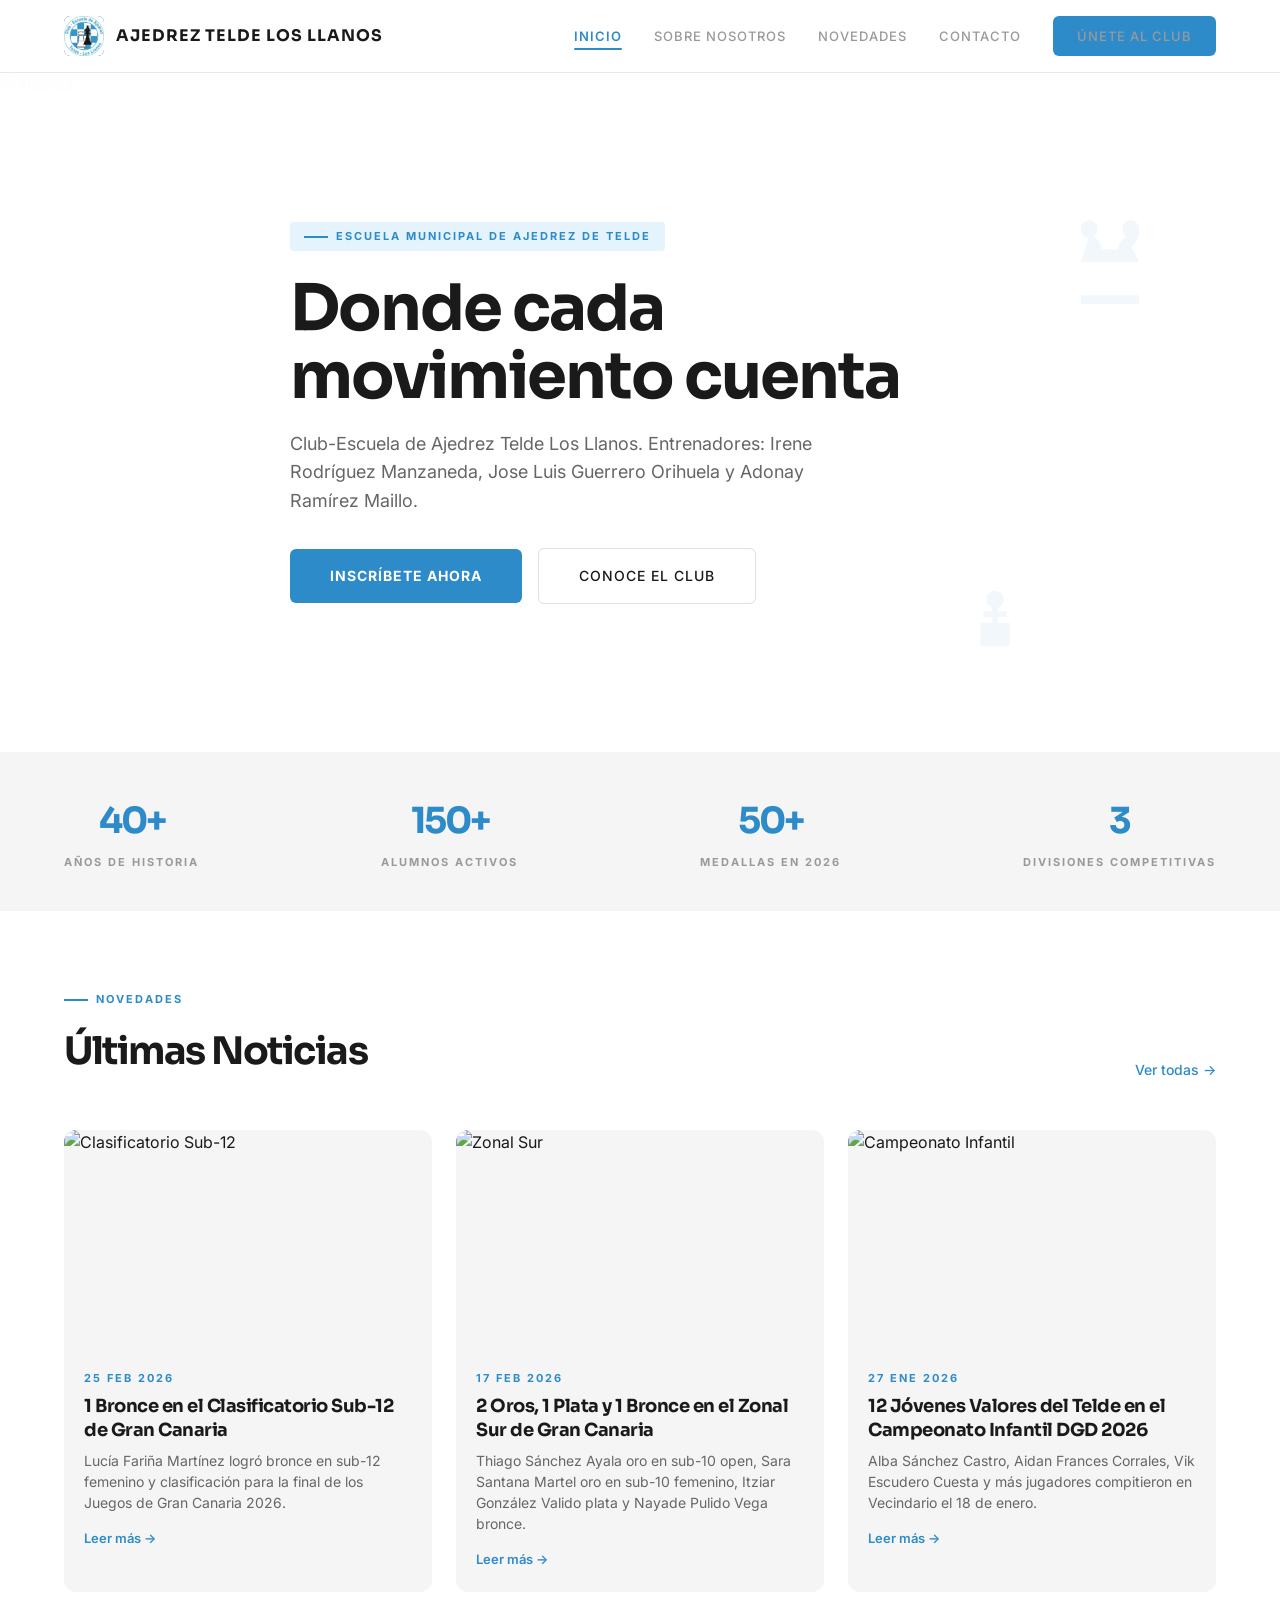
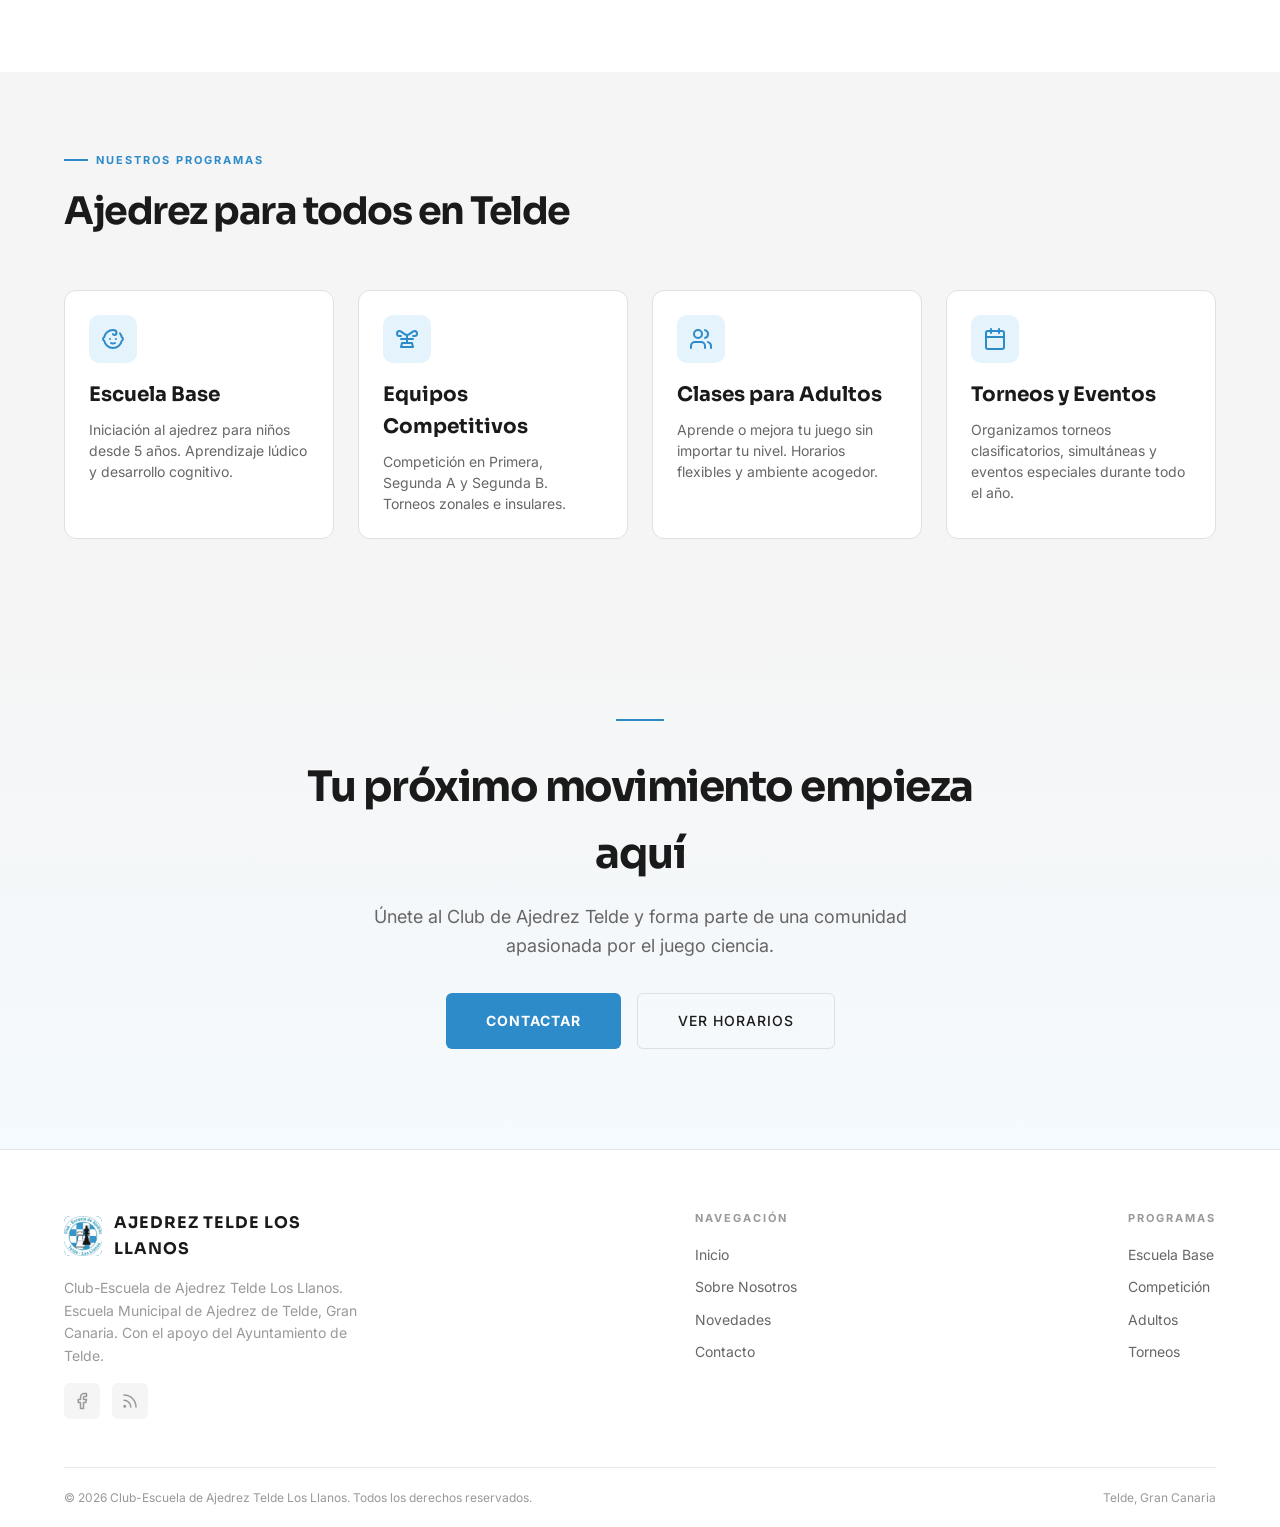
==== index.html @ 22b702d0 "Sitio web Club-Escuela de Ajedrez Telde Los Llanos Web completa con 4 páginas (Inicio, Sobre Nosotro" ====
<!DOCTYPE html>
<html lang="es">
<head>
  <meta charset="UTF-8">
  <meta name="viewport" content="width=device-width, initial-scale=1.0">
  <title>Club-Escuela de Ajedrez Telde Los Llanos</title>
  <link rel="preconnect" href="https://fonts.googleapis.com">
  <link href="https://fonts.googleapis.com/css2?family=Inter:wght@400;500;600;700&family=Sora:wght@700&display=swap" rel="stylesheet">
  <link rel="stylesheet" href="css/style.css">
</head>
<body>

  <!-- HEADER -->
  <header class="header" id="header">
    <div class="container">
      <a href="index.html" class="logo">
        <div class="logo-icon"><img src="img/logo.jpg" alt="Logo Club Ajedrez Telde"></div>
        <span class="logo-text">AJEDREZ TELDE LOS LLANOS</span>
      </a>
      <nav class="nav" id="nav">
        <a href="index.html" class="active">Inicio</a>
        <a href="sobre-nosotros.html">Sobre Nosotros</a>
        <a href="novedades.html">Novedades</a>
        <a href="contacto.html">Contacto</a>
        <a href="contacto.html" class="btn-primary">Únete al Club</a>
      </nav>
      <button class="menu-toggle" id="menuToggle" aria-label="Abrir menú">
        <svg xmlns="http://www.w3.org/2000/svg" width="24" height="24" viewBox="0 0 24 24" fill="none" stroke="currentColor" stroke-width="2" stroke-linecap="round" stroke-linejoin="round"><line x1="3" y1="12" x2="21" y2="12"/><line x1="3" y1="6" x2="21" y2="6"/><line x1="3" y1="18" x2="21" y2="18"/></svg>
      </button>
    </div>
  </header>

  <!-- HERO -->
  <section class="hero">
    <div class="hero-bg">
      <img src="https://images.unsplash.com/photo-1529699211952-734e80c4d42b?w=1440&q=80" alt="Ajedrez">
    </div>
    <!-- Floating chess pieces -->
    <svg class="floating-piece" style="right:120px;top:140px;width:100px;height:100px" viewBox="0 0 24 24" fill="currentColor"><path d="M19 22H5v-2h14v2M17.16 8.26A4.96 4.96 0 0 0 19 4c0-1.1-.9-2-2-2s-2 .9-2 2c0 .83.4 1.56 1.02 2.02C14.8 6.42 14 7.64 14 9h-4c0-1.36-.8-2.58-2.02-2.98C8.6 5.56 9 4.83 9 4c0-1.1-.9-2-2-2s-2 .9-2 2c0 1.1.58 2.07 1.84 2.26L5 12h14l-1.84-3.74z"/></svg>
    <svg class="floating-piece" style="right:250px;bottom:100px;width:70px;height:70px" viewBox="0 0 24 24" fill="currentColor"><path d="M12 3c-1.66 0-3 1.34-3 3 0 1.31.84 2.42 2 2.83V10H8v2h3v2H7v8h10v-8h-4v-2h3v-2h-3V8.83c1.16-.41 2-1.52 2-2.83 0-1.66-1.34-3-3-3z"/></svg>
    <div class="container">
      <div class="hero-content">
        <div class="badge">
          <span class="badge-line"></span>
          <span class="badge-text">Escuela Municipal de Ajedrez de Telde</span>
        </div>
        <h1>Donde cada movimiento cuenta</h1>
        <p>Club-Escuela de Ajedrez Telde Los Llanos. Entrenadores: Irene Rodríguez Manzaneda, Jose Luis Guerrero Orihuela y Adonay Ramírez Maillo.</p>
        <div class="hero-ctas">
          <a href="contacto.html" class="btn-primary btn-large">Inscríbete Ahora</a>
          <a href="sobre-nosotros.html" class="btn-outline btn-large">Conoce el Club</a>
        </div>
      </div>
    </div>
  </section>

  <!-- STATS -->
  <section class="stats">
    <div class="container">
      <div class="stat">
        <div class="stat-number">40+</div>
        <div class="stat-label">Años de Historia</div>
      </div>
      <div class="stat">
        <div class="stat-number">150+</div>
        <div class="stat-label">Alumnos Activos</div>
      </div>
      <div class="stat">
        <div class="stat-number">50+</div>
        <div class="stat-label">Medallas en 2026</div>
      </div>
      <div class="stat">
        <div class="stat-number">3</div>
        <div class="stat-label">Divisiones Competitivas</div>
      </div>
    </div>
  </section>

  <!-- NOTICIAS -->
  <section class="section">
    <div class="container">
      <div class="section-header">
        <div>
          <div class="section-label"><span class="line"></span><span>Novedades</span></div>
          <h2 class="section-title">Últimas Noticias</h2>
        </div>
        <a href="novedades.html" class="section-link">Ver todas &rarr;</a>
      </div>
      <div class="news-grid">
        <article class="news-card">
          <div class="news-card-img"><img src="https://images.unsplash.com/photo-1586165368502-1bad197a6461?w=600&q=80" alt="Clasificatorio Sub-12"></div>
          <div class="news-card-body">
            <div class="news-card-date">25 Feb 2026</div>
            <h3 class="news-card-title">1 Bronce en el Clasificatorio Sub-12 de Gran Canaria</h3>
            <p class="news-card-desc">Lucía Fariña Martínez logró bronce en sub-12 femenino y clasificación para la final de los Juegos de Gran Canaria 2026.</p>
            <a href="novedades.html" class="news-card-link">Leer más &rarr;</a>
          </div>
        </article>
        <article class="news-card">
          <div class="news-card-img"><img src="https://images.unsplash.com/photo-1560174038-da43ac74f01b?w=600&q=80" alt="Zonal Sur"></div>
          <div class="news-card-body">
            <div class="news-card-date">17 Feb 2026</div>
            <h3 class="news-card-title">2 Oros, 1 Plata y 1 Bronce en el Zonal Sur de Gran Canaria</h3>
            <p class="news-card-desc">Thiago Sánchez Ayala oro en sub-10 open, Sara Santana Martel oro en sub-10 femenino, Itziar González Valido plata y Nayade Pulido Vega bronce.</p>
            <a href="novedades.html" class="news-card-link">Leer más &rarr;</a>
          </div>
        </article>
        <article class="news-card">
          <div class="news-card-img"><img src="https://images.unsplash.com/photo-1529699211952-734e80c4d42b?w=600&q=80" alt="Campeonato Infantil"></div>
          <div class="news-card-body">
            <div class="news-card-date">27 Ene 2026</div>
            <h3 class="news-card-title">12 Jóvenes Valores del Telde en el Campeonato Infantil DGD 2026</h3>
            <p class="news-card-desc">Alba Sánchez Castro, Aidan Frances Corrales, Vik Escudero Cuesta y más jugadores compitieron en Vecindario el 18 de enero.</p>
            <a href="novedades.html" class="news-card-link">Leer más &rarr;</a>
          </div>
        </article>
      </div>
    </div>
  </section>

  <!-- PROGRAMAS -->
  <section class="section programs">
    <div class="container">
      <div class="section-header">
        <div>
          <div class="section-label"><span class="line"></span><span>Nuestros Programas</span></div>
          <h2 class="section-title">Ajedrez para todos en Telde</h2>
        </div>
      </div>
      <div class="programs-grid">
        <div class="program-card">
          <div class="program-icon">
            <svg xmlns="http://www.w3.org/2000/svg" viewBox="0 0 24 24" stroke-width="2" stroke-linecap="round" stroke-linejoin="round"><path d="M9 12h.01M15 12h.01M10 16c.5.3 1.2.5 2 .5s1.5-.2 2-.5"/><path d="M19 6.3a9 9 0 0 1 1.8 3.9 2 2 0 0 1 0 3.6 9 9 0 0 1-17.6 0 2 2 0 0 1 0-3.6A9 9 0 0 1 12 3c2 0 3.5 1.1 3.5 2.5s-.9 2.5-2 2.5c-.8 0-1.5-.4-1.5-1"/></svg>
          </div>
          <div>
            <h3>Escuela Base</h3>
            <p>Iniciación al ajedrez para niños desde 5 años. Aprendizaje lúdico y desarrollo cognitivo.</p>
          </div>
        </div>
        <div class="program-card">
          <div class="program-icon">
            <svg xmlns="http://www.w3.org/2000/svg" viewBox="0 0 24 24" stroke-width="2" stroke-linecap="round" stroke-linejoin="round"><path d="M6 9H4.5a2.5 2.5 0 0 1 0-5C7 4 9 8 12 8s5-4 7.5-4a2.5 2.5 0 0 1 0 5H18"/><path d="M12 8v8"/><path d="M6 12h12"/><path d="M7 16h10l1 4H6l1-4z"/></svg>
          </div>
          <div>
            <h3>Equipos Competitivos</h3>
            <p>Competición en Primera, Segunda A y Segunda B. Torneos zonales e insulares.</p>
          </div>
        </div>
        <div class="program-card">
          <div class="program-icon">
            <svg xmlns="http://www.w3.org/2000/svg" viewBox="0 0 24 24" stroke-width="2" stroke-linecap="round" stroke-linejoin="round"><path d="M16 21v-2a4 4 0 0 0-4-4H6a4 4 0 0 0-4 4v2"/><circle cx="9" cy="7" r="4"/><path d="M22 21v-2a4 4 0 0 0-3-3.87"/><path d="M16 3.13a4 4 0 0 1 0 7.75"/></svg>
          </div>
          <div>
            <h3>Clases para Adultos</h3>
            <p>Aprende o mejora tu juego sin importar tu nivel. Horarios flexibles y ambiente acogedor.</p>
          </div>
        </div>
        <div class="program-card">
          <div class="program-icon">
            <svg xmlns="http://www.w3.org/2000/svg" viewBox="0 0 24 24" stroke-width="2" stroke-linecap="round" stroke-linejoin="round"><rect x="3" y="4" width="18" height="18" rx="2" ry="2"/><line x1="16" y1="2" x2="16" y2="6"/><line x1="8" y1="2" x2="8" y2="6"/><line x1="3" y1="10" x2="21" y2="10"/></svg>
          </div>
          <div>
            <h3>Torneos y Eventos</h3>
            <p>Organizamos torneos clasificatorios, simultáneas y eventos especiales durante todo el año.</p>
          </div>
        </div>
      </div>
    </div>
  </section>

  <!-- CTA -->
  <section class="cta-section">
    <div class="container">
      <div class="cta-line"></div>
      <h2>Tu próximo movimiento empieza aquí</h2>
      <p>Únete al Club de Ajedrez Telde y forma parte de una comunidad apasionada por el juego ciencia.</p>
      <div class="cta-buttons">
        <a href="contacto.html" class="btn-primary btn-large">Contactar</a>
        <a href="contacto.html" class="btn-outline btn-large">Ver Horarios</a>
      </div>
    </div>
  </section>

  <!-- FOOTER -->
  <footer class="footer">
    <div class="container">
      <div class="footer-top">
        <div class="footer-brand">
          <div class="logo">
            <div class="logo-icon"><img src="img/logo.jpg" alt="Logo"></div>
            <span class="logo-text">AJEDREZ TELDE LOS LLANOS</span>
          </div>
          <p>Club-Escuela de Ajedrez Telde Los Llanos. Escuela Municipal de Ajedrez de Telde, Gran Canaria. Con el apoyo del Ayuntamiento de Telde.</p>
          <div class="footer-social">
            <a href="https://www.facebook.com/clubescueladeajedrezteldelosllanos/" target="_blank" aria-label="Facebook">
              <svg xmlns="http://www.w3.org/2000/svg" viewBox="0 0 24 24" stroke-width="2" stroke-linecap="round" stroke-linejoin="round"><path d="M18 2h-3a5 5 0 0 0-5 5v3H7v4h3v8h4v-8h3l1-4h-4V7a1 1 0 0 1 1-1h3z"/></svg>
            </a>
            <a href="https://clubescueladeajedreztelde.blogspot.com/" target="_blank" aria-label="Blog">
              <svg xmlns="http://www.w3.org/2000/svg" viewBox="0 0 24 24" stroke-width="2" stroke-linecap="round" stroke-linejoin="round"><path d="M4 11a9 9 0 0 1 9 9"/><path d="M4 4a16 16 0 0 1 16 16"/><circle cx="5" cy="19" r="1"/></svg>
            </a>
          </div>
        </div>
        <div class="footer-nav">
          <h4>Navegación</h4>
          <a href="index.html">Inicio</a>
          <a href="sobre-nosotros.html">Sobre Nosotros</a>
          <a href="novedades.html">Novedades</a>
          <a href="contacto.html">Contacto</a>
        </div>
        <div class="footer-nav">
          <h4>Programas</h4>
          <a href="#">Escuela Base</a>
          <a href="#">Competición</a>
          <a href="#">Adultos</a>
          <a href="#">Torneos</a>
        </div>
      </div>
      <div class="footer-bottom">
        <span>&copy; 2026 Club-Escuela de Ajedrez Telde Los Llanos. Todos los derechos reservados.</span>
        <span>Telde, Gran Canaria</span>
      </div>
    </div>
  </footer>

  <script src="js/main.js"></script>
</body>
</html>
---- css/style.css ----
/* ===== RESET & BASE ===== */
*, *::before, *::after { margin: 0; padding: 0; box-sizing: border-box; }

:root {
  --blue: #2D8BC9;
  --blue-light: rgba(74, 173, 232, 0.08);
  --blue-tint: rgba(74, 173, 232, 0.15);
  --white: #FFFFFF;
  --bg: #FFFFFF;
  --card: #F5F5F5;
  --text-primary: #1A1A1A;
  --text-secondary: #666666;
  --text-muted: #999999;
  --border: #E0E0E0;
  --border-light: #E8E8E8;
}

html { scroll-behavior: smooth; }

body {
  font-family: 'Inter', sans-serif;
  color: var(--text-primary);
  background: var(--bg);
  line-height: 1.6;
  -webkit-font-smoothing: antialiased;
}

a { text-decoration: none; color: inherit; }
ul { list-style: none; }
img { max-width: 100%; display: block; }

.container {
  max-width: 1200px;
  margin: 0 auto;
  padding: 0 24px;
}

/* ===== HEADER ===== */
.header {
  position: fixed;
  top: 0; left: 0; right: 0;
  z-index: 100;
  background: rgba(255,255,255,0.95);
  backdrop-filter: blur(12px);
  border-bottom: 1px solid var(--border-light);
  transition: box-shadow 0.3s;
}

.header.scrolled {
  box-shadow: 0 2px 20px rgba(0,0,0,0.06);
}

.header .container {
  display: flex;
  justify-content: space-between;
  align-items: center;
  height: 72px;
}

.logo {
  display: flex;
  align-items: center;
  gap: 12px;
}

.logo-icon {
  width: 40px; height: 40px;
  background: var(--blue);
  border-radius: 6px;
  display: flex;
  align-items: center;
  justify-content: center;
  overflow: hidden;
}

.logo-icon img {
  width: 100%;
  height: 100%;
  object-fit: cover;
  border-radius: 6px;
}

.logo-text {
  font-family: 'Sora', sans-serif;
  font-weight: 700;
  font-size: 16px;
  letter-spacing: 1px;
  color: var(--text-primary);
}

.nav { display: flex; align-items: center; gap: 32px; }

.nav a {
  font-size: 13px;
  font-weight: 500;
  letter-spacing: 1px;
  text-transform: uppercase;
  color: var(--text-muted);
  transition: color 0.3s;
  position: relative;
}

.nav a:hover, .nav a.active {
  color: var(--blue);
  font-weight: 600;
}

.nav a.active::after {
  content: '';
  position: absolute;
  bottom: -4px; left: 0; right: 0;
  height: 2px;
  background: var(--blue);
  border-radius: 1px;
}

.btn-primary {
  display: inline-flex;
  align-items: center;
  gap: 8px;
  padding: 10px 24px;
  background: var(--blue);
  color: white;
  border: none;
  border-radius: 6px;
  font-family: 'Inter', sans-serif;
  font-size: 12px;
  font-weight: 700;
  letter-spacing: 1px;
  text-transform: uppercase;
  cursor: pointer;
  transition: all 0.3s;
}

.btn-primary:hover {
  background: #1F7AB5;
  transform: translateY(-1px);
  box-shadow: 0 4px 12px rgba(74,173,232,0.3);
}

.btn-outline {
  display: inline-flex;
  align-items: center;
  padding: 10px 24px;
  background: transparent;
  color: var(--text-primary);
  border: 1px solid var(--border);
  border-radius: 6px;
  font-family: 'Inter', sans-serif;
  font-size: 12px;
  font-weight: 500;
  letter-spacing: 1px;
  text-transform: uppercase;
  cursor: pointer;
  transition: all 0.3s;
}

.btn-outline:hover {
  border-color: var(--blue);
  color: var(--blue);
}

.btn-large { padding: 16px 40px; font-size: 14px; }

/* Mobile menu */
.menu-toggle {
  display: none;
  background: none;
  border: none;
  cursor: pointer;
  padding: 8px;
}

.menu-toggle svg { width: 24px; height: 24px; stroke: var(--text-primary); }

/* ===== HERO ===== */
.hero {
  position: relative;
  min-height: 680px;
  display: flex;
  align-items: center;
  overflow: hidden;
  margin-top: 72px;
}

.hero-bg {
  position: absolute;
  inset: 0;
  z-index: 0;
}

.hero-bg img {
  width: 100%; height: 100%;
  object-fit: cover;
  opacity: 0.2;
}

.hero-bg::after {
  content: '';
  position: absolute;
  inset: 0;
  background: linear-gradient(to bottom, rgba(255,255,255,0.95) 20%, rgba(255,255,255,0) 100%);
}

.hero-content {
  position: relative;
  z-index: 1;
  max-width: 700px;
  padding: 80px 0;
}

.badge {
  display: inline-flex;
  align-items: center;
  gap: 8px;
  padding: 6px 14px;
  background: var(--blue-tint);
  border-radius: 4px;
  margin-bottom: 24px;
}

.badge-line {
  width: 24px; height: 2px;
  background: var(--blue);
}

.badge-text {
  font-size: 11px;
  font-weight: 700;
  letter-spacing: 2px;
  color: var(--blue);
  text-transform: uppercase;
}

.hero h1 {
  font-family: 'Sora', sans-serif;
  font-size: 64px;
  font-weight: 700;
  line-height: 1.05;
  letter-spacing: -2px;
  color: var(--text-primary);
  margin-bottom: 20px;
}

.hero p {
  font-size: 18px;
  color: var(--text-secondary);
  line-height: 1.6;
  max-width: 550px;
  margin-bottom: 32px;
}

.hero-ctas {
  display: flex;
  gap: 16px;
  align-items: center;
}

/* Chess pieces floating */
.floating-piece {
  position: absolute;
  opacity: 0.06;
  color: var(--blue);
  z-index: 0;
  animation: float 6s ease-in-out infinite;
}

.floating-piece:nth-child(2) { animation-delay: -2s; }
.floating-piece:nth-child(3) { animation-delay: -4s; }

@keyframes float {
  0%, 100% { transform: translateY(0) rotate(0deg); }
  50% { transform: translateY(-20px) rotate(5deg); }
}

/* ===== STATS ===== */
.stats {
  background: var(--card);
  padding: 40px 0;
}

.stats .container {
  display: flex;
  justify-content: space-between;
  align-items: center;
}

.stat { text-align: center; }

.stat-number {
  font-family: 'Sora', sans-serif;
  font-size: 36px;
  font-weight: 700;
  color: var(--blue);
  letter-spacing: -2px;
}

.stat-label {
  font-size: 11px;
  font-weight: 700;
  letter-spacing: 2px;
  color: var(--text-muted);
  text-transform: uppercase;
  margin-top: 4px;
}

/* ===== SECTIONS ===== */
.section {
  padding: 80px 0;
}

.section-header {
  display: flex;
  justify-content: space-between;
  align-items: flex-end;
  margin-bottom: 48px;
}

.section-label {
  display: flex;
  align-items: center;
  gap: 8px;
  margin-bottom: 12px;
}

.section-label .line {
  width: 24px; height: 2px;
  background: var(--blue);
}

.section-label span {
  font-size: 11px;
  font-weight: 700;
  letter-spacing: 2px;
  color: var(--blue);
  text-transform: uppercase;
}

.section-title {
  font-family: 'Sora', sans-serif;
  font-size: 38px;
  font-weight: 700;
  letter-spacing: -1.5px;
  color: var(--text-primary);
}

.section-link {
  font-size: 14px;
  font-weight: 500;
  color: var(--blue);
  transition: opacity 0.3s;
}

.section-link:hover { opacity: 0.7; }

/* ===== NEWS CARDS ===== */
.news-grid {
  display: grid;
  grid-template-columns: repeat(3, 1fr);
  gap: 24px;
}

.news-card {
  background: var(--card);
  border-radius: 12px;
  overflow: hidden;
  transition: transform 0.3s, box-shadow 0.3s;
}

.news-card:hover {
  transform: translateY(-4px);
  box-shadow: 0 12px 32px rgba(0,0,0,0.08);
}

.news-card-img {
  width: 100%; height: 220px;
  overflow: hidden;
}

.news-card-img img {
  width: 100%; height: 100%;
  object-fit: cover;
  transition: transform 0.5s;
}

.news-card:hover .news-card-img img {
  transform: scale(1.05);
}

.news-card-body { padding: 20px; }

.news-card-date {
  font-size: 11px;
  font-weight: 700;
  letter-spacing: 2px;
  color: var(--blue);
  text-transform: uppercase;
  margin-bottom: 8px;
}

.news-card-title {
  font-family: 'Sora', sans-serif;
  font-size: 18px;
  font-weight: 700;
  color: var(--text-primary);
  letter-spacing: -0.5px;
  line-height: 1.3;
  margin-bottom: 8px;
}

.news-card-desc {
  font-size: 14px;
  color: var(--text-secondary);
  line-height: 1.5;
  margin-bottom: 12px;
}

.news-card-link {
  font-size: 13px;
  font-weight: 600;
  color: var(--blue);
}

/* ===== PROGRAMS ===== */
.programs { background: var(--card); }

.programs-grid {
  display: grid;
  grid-template-columns: repeat(4, 1fr);
  gap: 24px;
}

.program-card {
  background: var(--white);
  border: 1px solid var(--border);
  border-radius: 12px;
  padding: 24px;
  transition: transform 0.3s, box-shadow 0.3s;
}

.program-card:hover {
  transform: translateY(-4px);
  box-shadow: 0 8px 24px rgba(0,0,0,0.06);
}

.program-icon {
  width: 48px; height: 48px;
  background: var(--blue-tint);
  border-radius: 10px;
  display: flex;
  align-items: center;
  justify-content: center;
  margin-bottom: 16px;
}

.program-icon svg { width: 24px; height: 24px; stroke: var(--blue); fill: none; }

.program-card h3 {
  font-family: 'Sora', sans-serif;
  font-size: 20px;
  font-weight: 700;
  margin-bottom: 8px;
}

.program-card p {
  font-size: 14px;
  color: var(--text-secondary);
  line-height: 1.5;
}

/* ===== CTA SECTION ===== */
.cta-section {
  padding: 100px 0;
  text-align: center;
  background: linear-gradient(180deg, var(--card) 0%, rgba(74,173,232,0.06) 100%);
  position: relative;
  overflow: hidden;
}

.cta-section .cta-line {
  width: 48px; height: 2px;
  background: var(--blue);
  margin: 0 auto 32px;
}

.cta-section h2 {
  font-family: 'Sora', sans-serif;
  font-size: 42px;
  font-weight: 700;
  letter-spacing: -1.5px;
  max-width: 700px;
  margin: 0 auto 16px;
}

.cta-section p {
  font-size: 18px;
  color: var(--text-secondary);
  max-width: 600px;
  margin: 0 auto 32px;
  line-height: 1.6;
}

.cta-buttons {
  display: flex;
  gap: 16px;
  justify-content: center;
}

/* ===== FOOTER ===== */
.footer {
  border-top: 1px solid var(--border-light);
  padding: 60px 0 0;
}

.footer-top {
  display: flex;
  justify-content: space-between;
  padding-bottom: 48px;
}

.footer-brand { max-width: 300px; }

.footer-brand .logo { margin-bottom: 16px; }

.footer-brand p {
  font-size: 14px;
  color: var(--text-muted);
  line-height: 1.6;
}

.footer-social {
  display: flex;
  gap: 12px;
  margin-top: 16px;
}

.footer-social a {
  width: 36px; height: 36px;
  background: var(--card);
  border-radius: 6px;
  display: flex;
  align-items: center;
  justify-content: center;
  transition: background 0.3s;
}

.footer-social a:hover { background: var(--blue-tint); }
.footer-social a svg { width: 18px; height: 18px; stroke: var(--text-muted); fill: none; }

.footer-nav h4 {
  font-size: 11px;
  font-weight: 700;
  letter-spacing: 2px;
  color: var(--text-muted);
  text-transform: uppercase;
  margin-bottom: 16px;
}

.footer-nav a {
  display: block;
  font-size: 14px;
  color: var(--text-secondary);
  margin-bottom: 10px;
  transition: color 0.3s;
}

.footer-nav a:hover { color: var(--blue); }

.footer-bottom {
  border-top: 1px solid var(--border-light);
  padding: 20px 0;
  display: flex;
  justify-content: space-between;
  font-size: 12px;
  color: var(--text-muted);
}

/* ===== ABOUT PAGE ===== */
.page-hero {
  margin-top: 72px;
  padding: 60px 0;
  background: var(--card);
}

.page-hero .badge { margin-bottom: 16px; }

.page-hero h1 {
  font-family: 'Sora', sans-serif;
  font-size: 48px;
  font-weight: 700;
  letter-spacing: -2px;
  line-height: 1.1;
  max-width: 800px;
  margin-bottom: 12px;
}

.page-hero p {
  font-size: 18px;
  color: var(--text-secondary);
  max-width: 600px;
}

.about-content {
  display: flex;
  gap: 60px;
  padding: 80px 0;
}

.about-img {
  width: 500px;
  min-width: 500px;
  height: 450px;
  border-radius: 12px;
  overflow: hidden;
}

.about-img img {
  width: 100%; height: 100%;
  object-fit: cover;
}

.about-text h2 {
  font-family: 'Sora', sans-serif;
  font-size: 28px;
  font-weight: 700;
  letter-spacing: -1px;
  margin-bottom: 24px;
}

.about-text p {
  font-size: 16px;
  color: var(--text-secondary);
  line-height: 1.7;
  margin-bottom: 20px;
}

/* Values */
.values { background: var(--card); }

.values-header {
  text-align: center;
  margin-bottom: 48px;
}

.values-header .cta-line {
  width: 48px; height: 2px;
  background: var(--blue);
  margin: 0 auto 16px;
}

.values-grid {
  display: grid;
  grid-template-columns: repeat(3, 1fr);
  gap: 24px;
}

.value-card {
  background: var(--white);
  border-radius: 12px;
  padding: 32px 24px;
  text-align: center;
}

.value-icon {
  width: 56px; height: 56px;
  background: var(--blue-tint);
  border-radius: 50%;
  display: flex;
  align-items: center;
  justify-content: center;
  margin: 0 auto 16px;
}

.value-icon svg { width: 24px; height: 24px; stroke: var(--blue); fill: none; }

.value-card h3 {
  font-family: 'Sora', sans-serif;
  font-size: 20px;
  font-weight: 700;
  margin-bottom: 8px;
}

.value-card p {
  font-size: 14px;
  color: var(--text-secondary);
  line-height: 1.5;
}

/* ===== NEWS PAGE ===== */
.news-page-grid {
  display: grid;
  grid-template-columns: repeat(2, 1fr);
  gap: 24px;
}

/* ===== CONTACT PAGE ===== */
.contact-body {
  display: flex;
  gap: 60px;
  padding: 60px 0 80px;
}

.contact-form {
  flex: 1;
  background: var(--card);
  border-radius: 12px;
  padding: 40px;
}

.contact-form h2 {
  font-family: 'Sora', sans-serif;
  font-size: 24px;
  font-weight: 700;
  margin-bottom: 24px;
}

.form-row {
  display: flex;
  gap: 16px;
  margin-bottom: 16px;
}

.form-group {
  flex: 1;
  margin-bottom: 16px;
}

.form-group label {
  display: block;
  font-size: 13px;
  font-weight: 500;
  color: var(--text-secondary);
  margin-bottom: 6px;
}

.form-group input,
.form-group textarea {
  width: 100%;
  padding: 12px 16px;
  background: var(--white);
  border: 1px solid var(--border);
  border-radius: 6px;
  font-family: 'Inter', sans-serif;
  font-size: 14px;
  color: var(--text-primary);
  transition: border-color 0.3s;
  outline: none;
}

.form-group input:focus,
.form-group textarea:focus {
  border-color: var(--blue);
}

.form-group textarea {
  resize: vertical;
  min-height: 120px;
}

.form-submit {
  width: 100%;
  padding: 14px;
  margin-top: 8px;
}

.contact-info {
  width: 380px;
  display: flex;
  flex-direction: column;
  gap: 24px;
}

.info-card {
  background: var(--card);
  border-radius: 12px;
  padding: 24px;
}

.info-card-header {
  display: flex;
  align-items: center;
  gap: 12px;
  margin-bottom: 12px;
}

.info-card-icon {
  width: 40px; height: 40px;
  background: var(--blue-tint);
  border-radius: 50%;
  display: flex;
  align-items: center;
  justify-content: center;
}

.info-card-icon svg { width: 20px; height: 20px; stroke: var(--blue); fill: none; }

.info-card h3 {
  font-family: 'Sora', sans-serif;
  font-size: 18px;
  font-weight: 700;
}

.info-card p {
  font-size: 15px;
  color: var(--text-secondary);
  line-height: 1.6;
}

/* ===== RESPONSIVE ===== */
@media (max-width: 1024px) {
  .programs-grid { grid-template-columns: repeat(2, 1fr); }
  .about-content { flex-direction: column; }
  .about-img { width: 100%; min-width: auto; height: 300px; }
}

@media (max-width: 768px) {
  .nav { display: none; }
  .nav.open {
    display: flex;
    flex-direction: column;
    position: fixed;
    top: 72px; left: 0; right: 0; bottom: 0;
    background: white;
    padding: 32px 24px;
    gap: 24px;
    z-index: 99;
  }
  .menu-toggle { display: block; }

  .hero { min-height: 500px; }
  .hero h1 { font-size: 36px; letter-spacing: -1px; }
  .hero p { font-size: 15px; }
  .hero-ctas { flex-direction: column; align-items: flex-start; }

  .stats .container { flex-wrap: wrap; gap: 24px; justify-content: center; }
  .stat-number { font-size: 24px; }

  .section { padding: 48px 0; }
  .section-title { font-size: 26px; }
  .section-header { flex-direction: column; align-items: flex-start; gap: 12px; }

  .news-grid, .news-page-grid { grid-template-columns: 1fr; }
  .programs-grid { grid-template-columns: 1fr; }

  .program-card {
    display: flex;
    align-items: center;
    gap: 16px;
    padding: 16px;
  }
  .program-icon { margin-bottom: 0; flex-shrink: 0; }
  .program-card h3 { font-size: 16px; margin-bottom: 2px; }
  .program-card p { font-size: 13px; }

  .cta-section h2 { font-size: 28px; }
  .cta-section p { font-size: 15px; }
  .cta-buttons { flex-direction: column; align-items: center; }

  .footer-top { flex-direction: column; gap: 32px; }
  .footer-bottom { flex-direction: column; gap: 8px; text-align: center; }

  .page-hero h1 { font-size: 32px; }

  .contact-body { flex-direction: column; }
  .contact-info { width: 100%; }

  .values-grid { grid-template-columns: 1fr; }
  .value-card {
    display: flex;
    align-items: center;
    gap: 16px;
    text-align: left;
    padding: 20px;
  }
  .value-icon { margin: 0; flex-shrink: 0; }

  .form-row { flex-direction: column; gap: 0; }
}
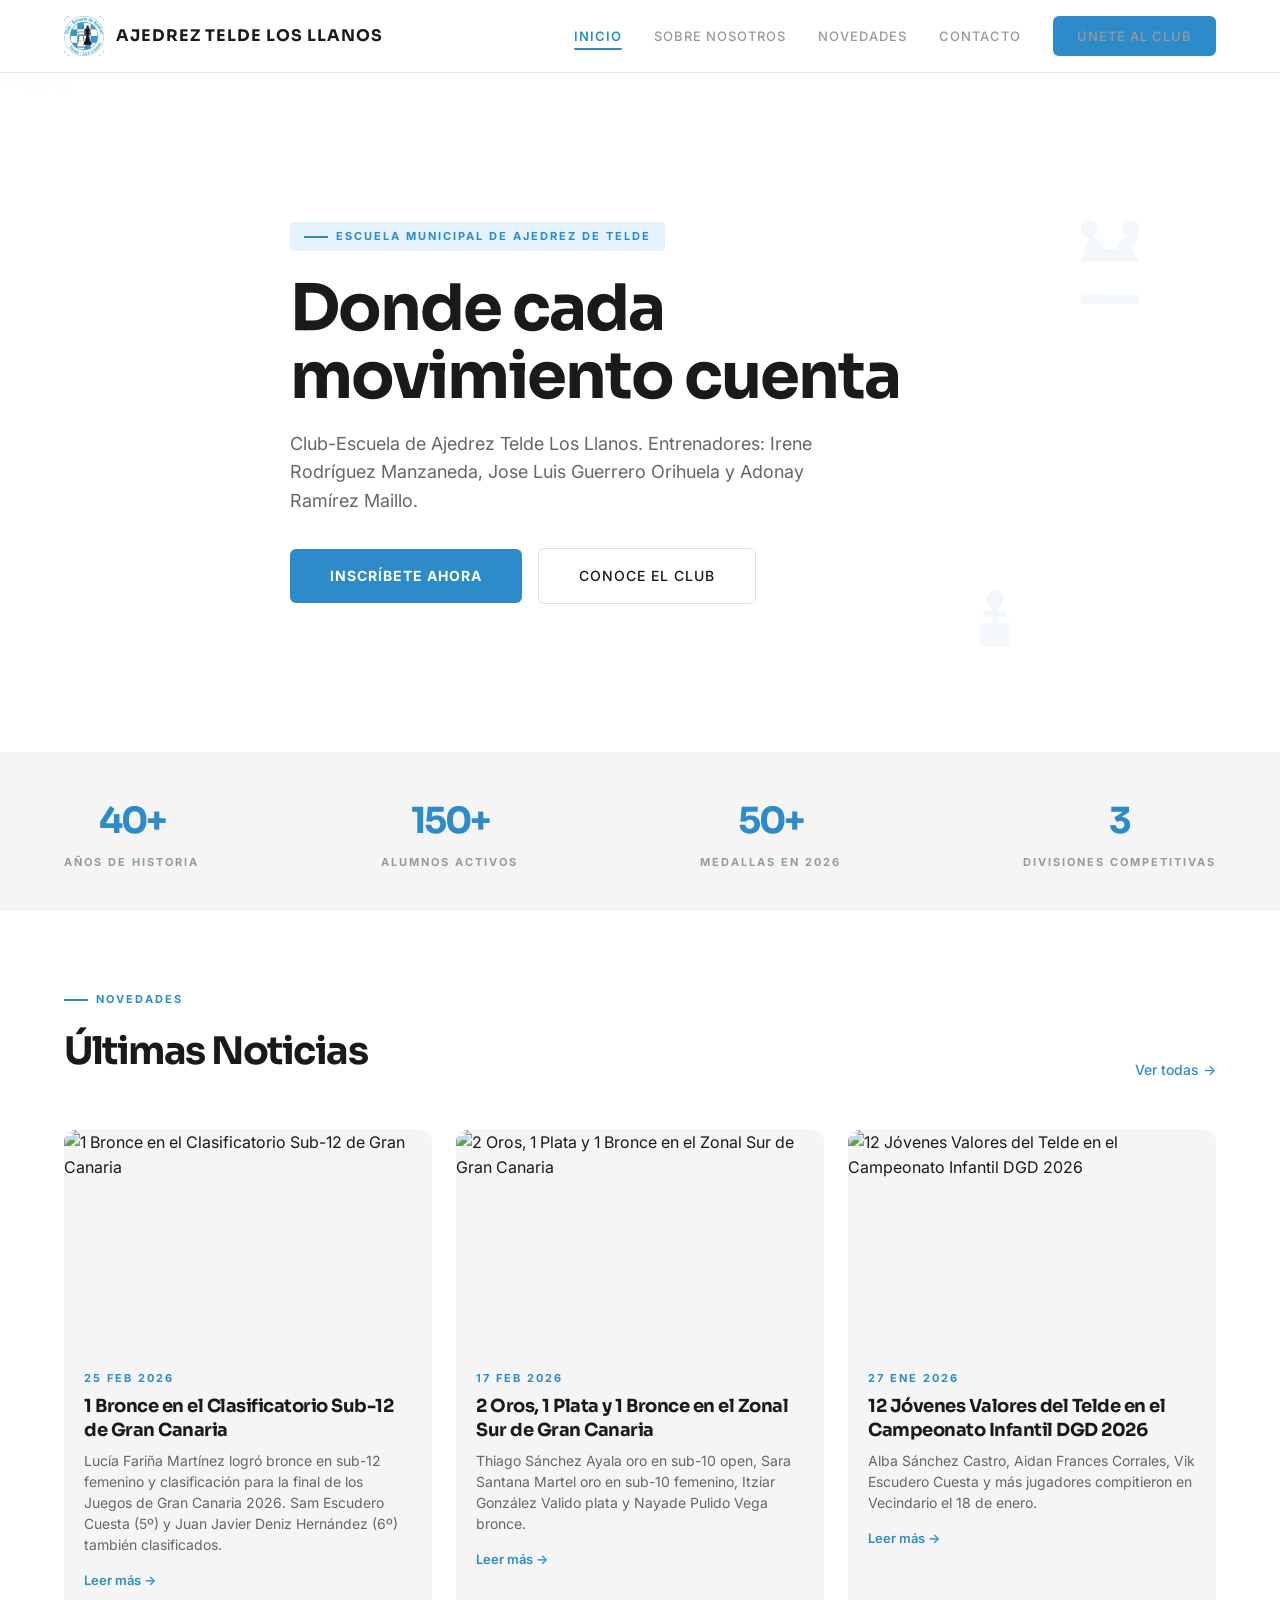
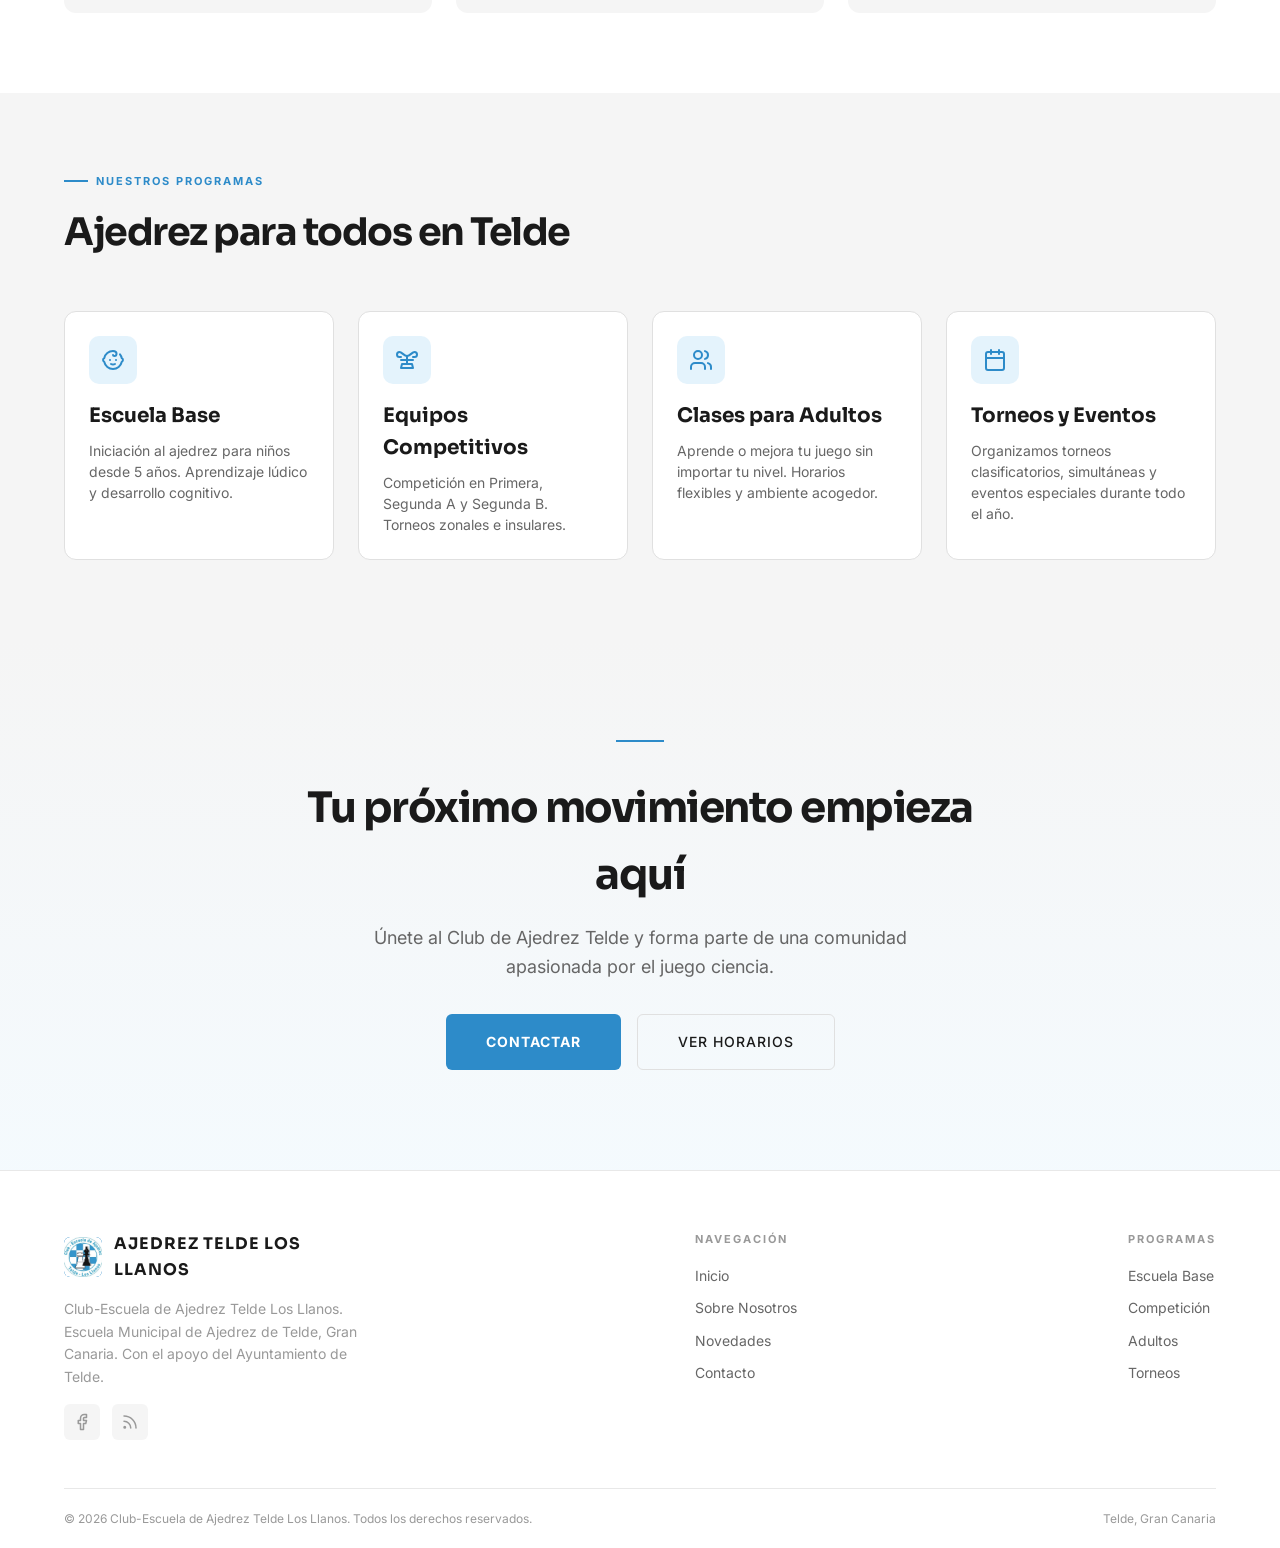
==== commit cd3a483c: "Panel admin para gestionar entradas del blog - CRUD completo: crear, editar, eliminar entradas - Sub" ====
--- a/index.html
+++ b/index.html
@@ -86,34 +86,8 @@
         </div>
         <a href="novedades.html" class="section-link">Ver todas &rarr;</a>
       </div>
-      <div class="news-grid">
-        <article class="news-card">
-          <div class="news-card-img"><img src="https://images.unsplash.com/photo-1586165368502-1bad197a6461?w=600&q=80" alt="Clasificatorio Sub-12"></div>
-          <div class="news-card-body">
-            <div class="news-card-date">25 Feb 2026</div>
-            <h3 class="news-card-title">1 Bronce en el Clasificatorio Sub-12 de Gran Canaria</h3>
-            <p class="news-card-desc">Lucía Fariña Martínez logró bronce en sub-12 femenino y clasificación para la final de los Juegos de Gran Canaria 2026.</p>
-            <a href="novedades.html" class="news-card-link">Leer más &rarr;</a>
-          </div>
-        </article>
-        <article class="news-card">
-          <div class="news-card-img"><img src="https://images.unsplash.com/photo-1560174038-da43ac74f01b?w=600&q=80" alt="Zonal Sur"></div>
-          <div class="news-card-body">
-            <div class="news-card-date">17 Feb 2026</div>
-            <h3 class="news-card-title">2 Oros, 1 Plata y 1 Bronce en el Zonal Sur de Gran Canaria</h3>
-            <p class="news-card-desc">Thiago Sánchez Ayala oro en sub-10 open, Sara Santana Martel oro en sub-10 femenino, Itziar González Valido plata y Nayade Pulido Vega bronce.</p>
-            <a href="novedades.html" class="news-card-link">Leer más &rarr;</a>
-          </div>
-        </article>
-        <article class="news-card">
-          <div class="news-card-img"><img src="https://images.unsplash.com/photo-1529699211952-734e80c4d42b?w=600&q=80" alt="Campeonato Infantil"></div>
-          <div class="news-card-body">
-            <div class="news-card-date">27 Ene 2026</div>
-            <h3 class="news-card-title">12 Jóvenes Valores del Telde en el Campeonato Infantil DGD 2026</h3>
-            <p class="news-card-desc">Alba Sánchez Castro, Aidan Frances Corrales, Vik Escudero Cuesta y más jugadores compitieron en Vecindario el 18 de enero.</p>
-            <a href="novedades.html" class="news-card-link">Leer más &rarr;</a>
-          </div>
-        </article>
+      <div class="news-grid" id="homeNewsGrid">
+        <!-- Loaded dynamically by blog.js -->
       </div>
     </div>
   </section>
@@ -223,5 +197,6 @@
   </footer>
 
   <script src="js/main.js"></script>
+  <script src="js/blog.js"></script>
 </body>
 </html>
